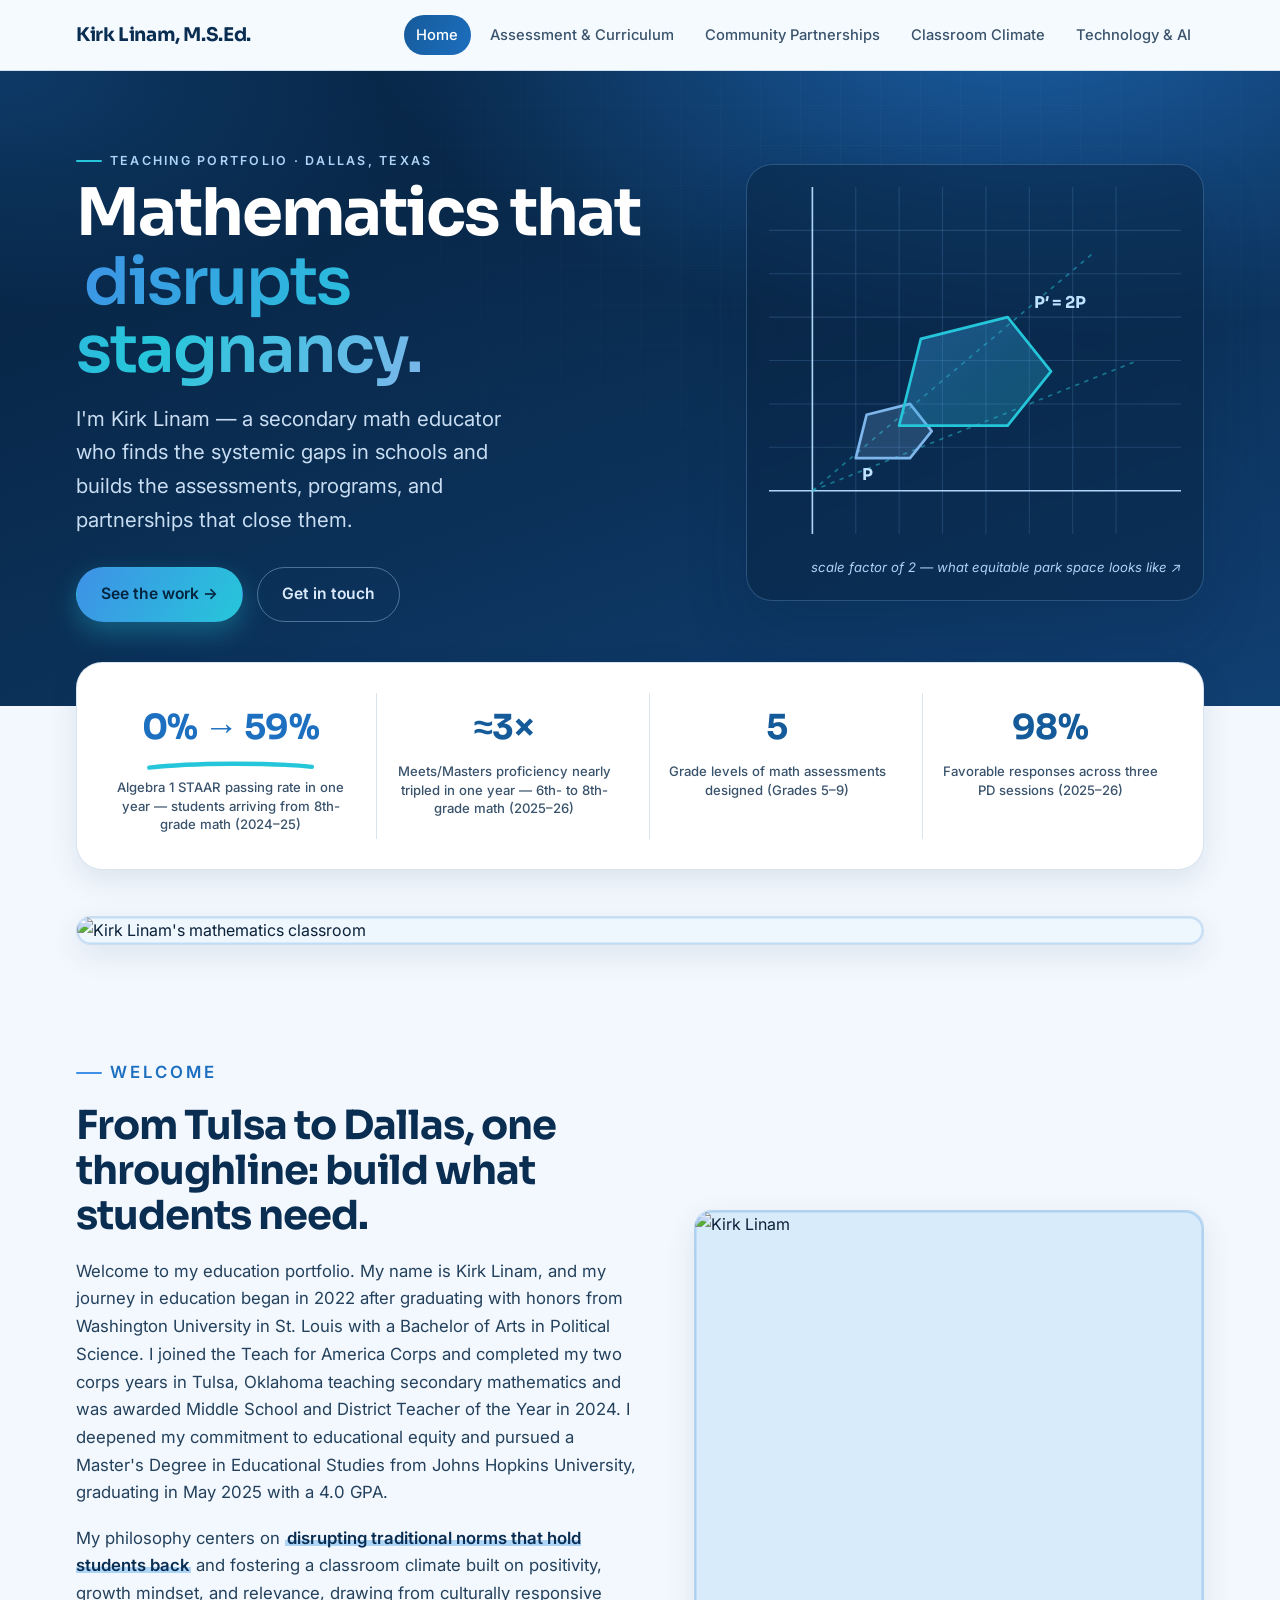
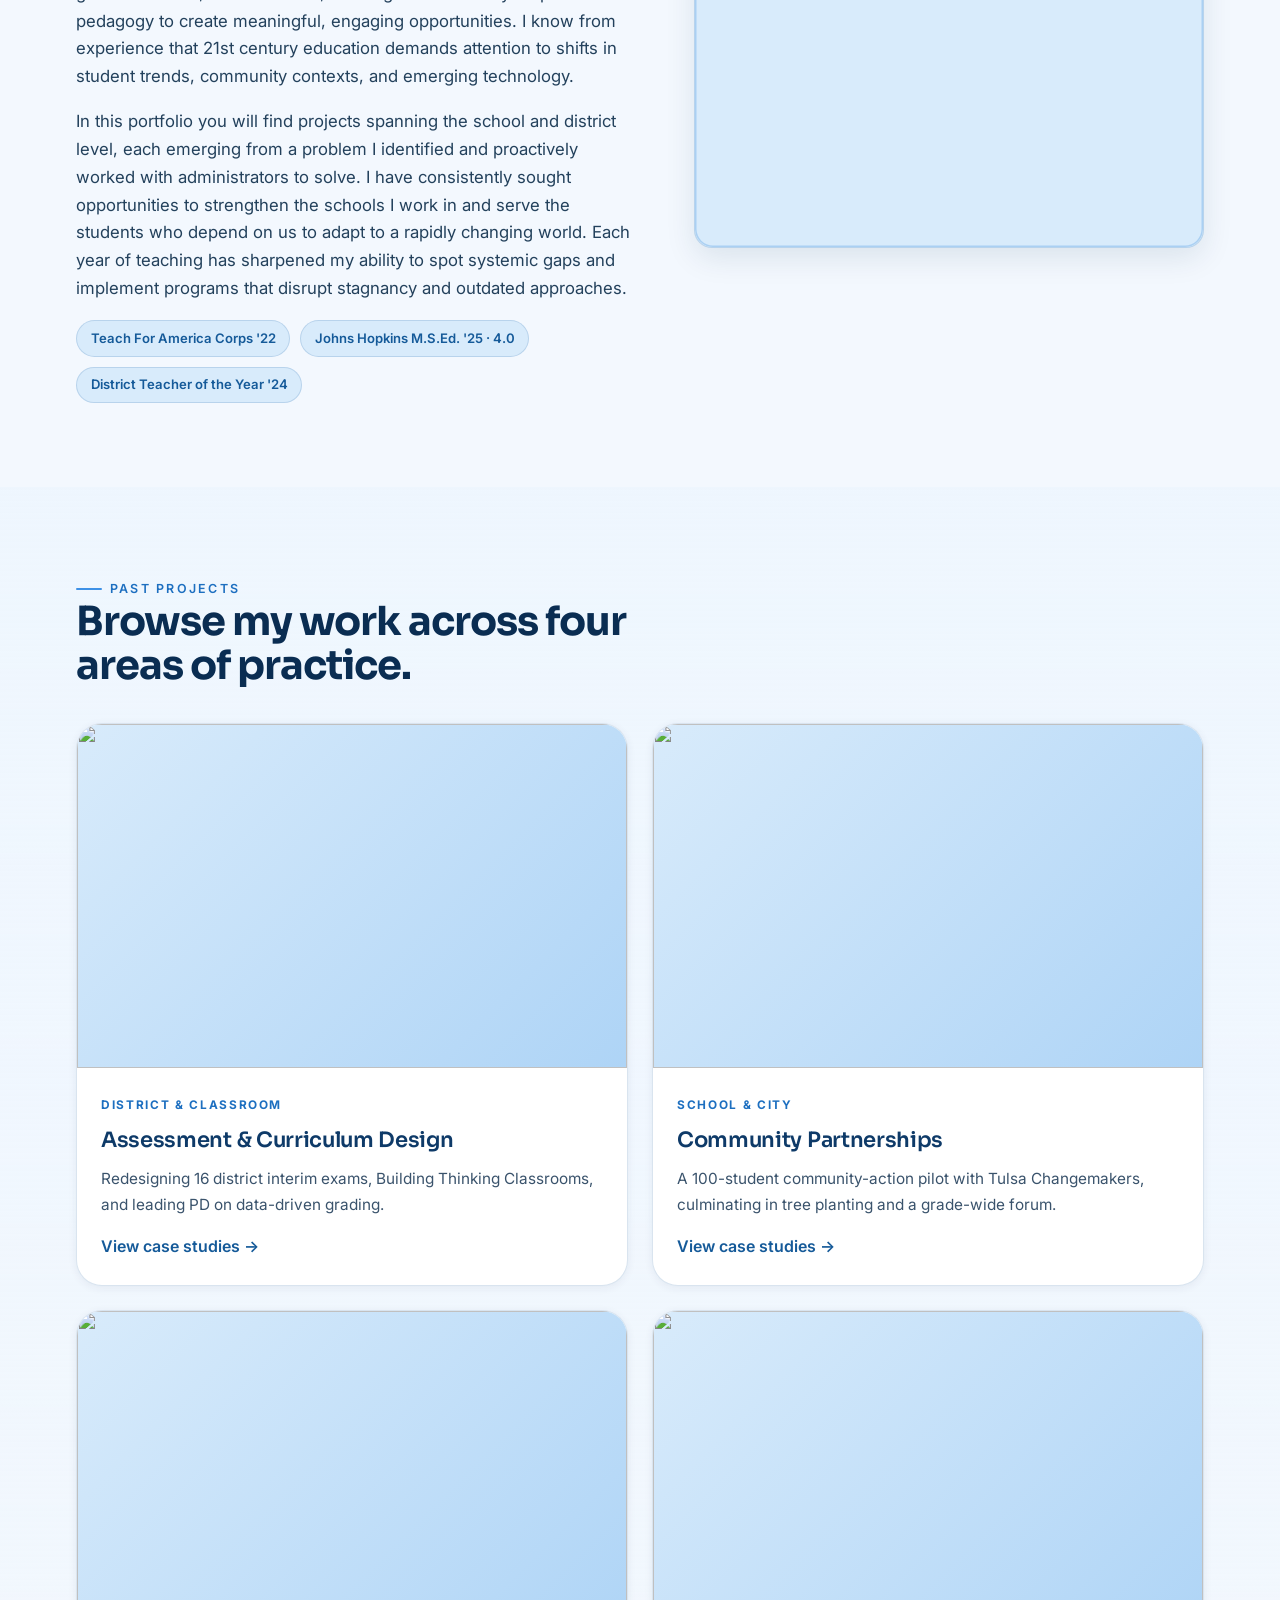
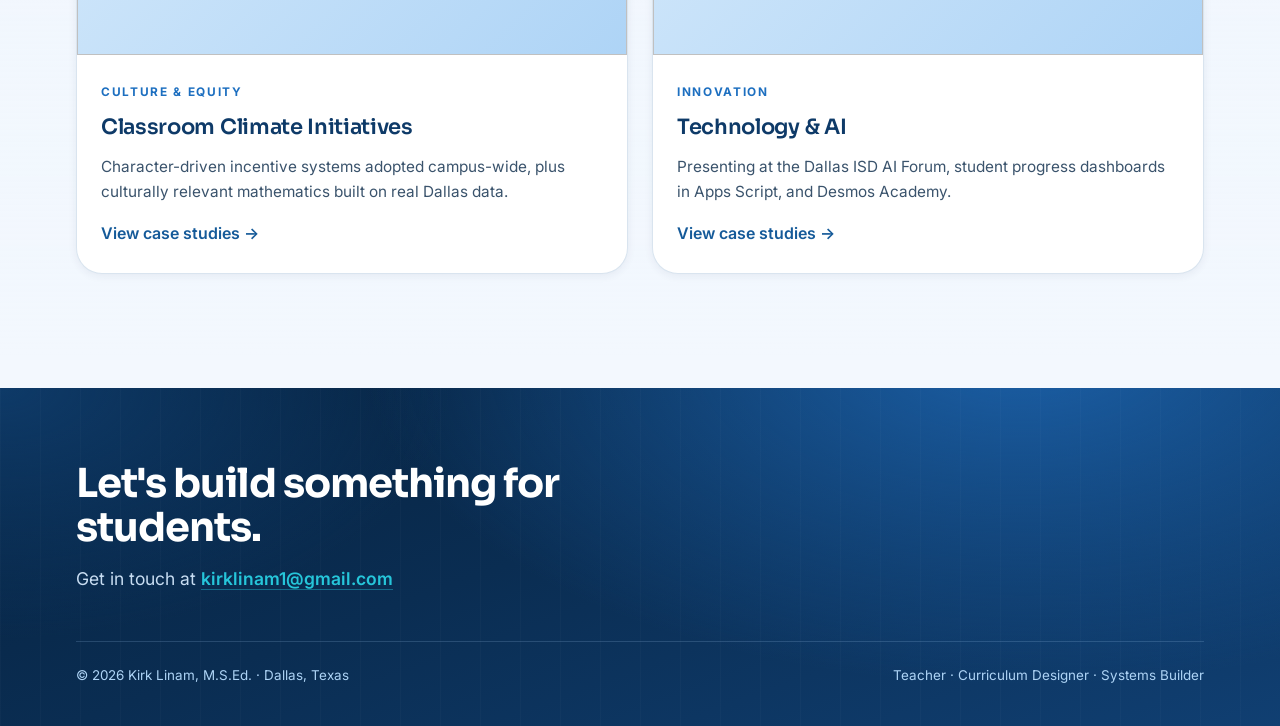
==== index.html @ 3e357e1a "Add files via upload" ====
<!DOCTYPE html>
<html lang="en">
<head>
<meta charset="UTF-8">
<meta name="viewport" content="width=device-width, initial-scale=1">
<title>Kirk Linam, M.S.Ed. — Teaching Portfolio</title>
<meta name="description" content="Education portfolio of Kirk Linam, M.S.Ed. — mathematics educator, curriculum designer, and systems builder in Dallas, Texas.">
<link rel="preconnect" href="https://fonts.googleapis.com">
<link rel="preconnect" href="https://fonts.gstatic.com" crossorigin>
<link href="https://fonts.googleapis.com/css2?family=Sora:wght@500;600;700&family=Inter:wght@400;500;600&display=swap" rel="stylesheet">
<link rel="stylesheet" href="styles.css">
<link rel="stylesheet" href="image-adjustments.css">
</head>
<body>
<header class="site-header">
  <div class="wrap">
    <a class="brand" href="index.html">Kirk Linam, M.S.Ed.</a>
    <button class="nav-toggle" aria-label="Menu"><span></span><span></span><span></span></button>
    <nav class="site-nav" aria-label="Main">
      <a href="index.html" aria-current="page">Home</a>
      <a href="assessment-and-curriculum.html">Assessment &amp; Curriculum</a>
      <a href="community-partnerships.html">Community Partnerships</a>
      <a href="classroom-climate.html">Classroom Climate</a>
      <a href="technology-and-ai.html">Technology &amp; AI</a>
    </nav>
  </div>
</header>
<main>
<!-- HERO -->
<section class="hero">
  <div class="wrap hero-grid">
    <div>
      <p class="eyebrow">Teaching Portfolio · Dallas, Texas</p>
      <h1>Mathematics that <span class="hl">disrupts stagnancy.</span></h1>
      <p class="lede">I'm Kirk Linam — a secondary math educator who finds the systemic gaps in schools and builds the assessments, programs, and partnerships that close them.</p>
      <div class="cta-row">
        <a class="btn btn-primary" href="#work">See the work →</a>
        <a class="btn btn-ghost" href="mailto:kirklinam1@gmail.com">Get in touch</a>
      </div>
    </div>
    <figure class="hero-figure" aria-label="A coordinate plane showing a park boundary dilated by a scale factor of 2, from the Mapping Justice in Dallas project">
      <svg viewBox="0 0 380 330" role="img" aria-hidden="true">
        <defs>
          <linearGradient id="shapeBig" x1="0" y1="0" x2="1" y2="1">
            <stop offset="0" stop-color="#3e91e6" stop-opacity=".4"/>
            <stop offset="1" stop-color="#26c6da" stop-opacity=".25"/>
          </linearGradient>
        </defs>
        <g stroke="rgba(127,182,236,0.18)" stroke-width="1">
          <line x1="0" y1="40" x2="380" y2="40"/><line x1="0" y1="80" x2="380" y2="80"/>
          <line x1="0" y1="120" x2="380" y2="120"/><line x1="0" y1="160" x2="380" y2="160"/>
          <line x1="0" y1="200" x2="380" y2="200"/><line x1="0" y1="240" x2="380" y2="240"/>
          <line x1="0" y1="280" x2="380" y2="280"/>
          <line x1="40" y1="0" x2="40" y2="320"/><line x1="80" y1="0" x2="80" y2="320"/>
          <line x1="120" y1="0" x2="120" y2="320"/><line x1="160" y1="0" x2="160" y2="320"/>
          <line x1="200" y1="0" x2="200" y2="320"/><line x1="240" y1="0" x2="240" y2="320"/>
          <line x1="280" y1="0" x2="280" y2="320"/><line x1="320" y1="0" x2="320" y2="320"/>
        </g>
        <line x1="40" y1="0" x2="40" y2="320" stroke="#aed4f6" stroke-width="1.5"/>
        <line x1="0" y1="280" x2="380" y2="280" stroke="#aed4f6" stroke-width="1.5"/>
        <line class="dilate-ray" x1="40" y1="280" x2="300" y2="60" stroke="rgba(38,198,218,.5)" stroke-width="1.5" stroke-dasharray="4 5"/>
        <line class="dilate-ray" x1="40" y1="280" x2="340" y2="160" stroke="rgba(38,198,218,.5)" stroke-width="1.5" stroke-dasharray="4 5"/>
        <polygon class="dilate-shape" points="80,250 130,250 150,225 130,200 90,210" fill="rgba(127,182,236,.22)" stroke="#7fb6ec" stroke-width="2.5" stroke-linejoin="round"/>
        <polygon class="dilate-shape big" points="120,220 220,220 260,170 220,120 140,140" fill="url(#shapeBig)" stroke="#26c6da" stroke-width="2.5" stroke-linejoin="round"/>
        <text class="hero-svg-label" x="86" y="270">P</text>
        <text class="hero-svg-label" x="244" y="112">P&#8242; = 2P</text>
      </svg>
      <figcaption class="hero-note">scale factor of 2 — what equitable park space looks like ↗</figcaption>
    </figure>
  </div>
</section>

<!-- STATS -->
<section class="wrap stats" aria-label="Selected results">
  <div class="stats-grid">
    <div class="stat spark">
      <span class="num">0% → 59%</span>
      <svg class="underline-anno" viewBox="0 0 220 14" preserveAspectRatio="none" aria-hidden="true"><path d="M4 9 C60 3, 160 3, 216 8"/></svg>
      <div class="label">Algebra 1 STAAR passing rate in one year — students arriving from 8th-grade math (2024–25)</div>
    </div>
    <div class="stat">
      <span class="num">≈3×</span>
      <div class="label">Meets/Masters proficiency nearly tripled in one year — 6th- to 8th-grade math (2025–26)</div>
    </div>
    <div class="stat">
      <span class="num">5</span>
      <div class="label">Grade levels of math assessments designed (Grades 5–9)</div>
    </div>
    <div class="stat">
      <span class="num">98%</span>
      <div class="label">Favorable responses across three PD sessions (2025–26)</div>
    </div>
  </div>
</section>

<!-- WELCOME BANNER -->
<section class="wrap" style="margin-top:46px">
  <figure class="shot reveal"><div class="shotframe zoomable"><img class="zoomable" src="images/img01.jpg" alt="Kirk Linam's mathematics classroom" loading="lazy"></div></figure>
</section>

<!-- ABOUT -->
<section class="section" id="about">
  <div class="wrap split">
    <div class="prose reveal">
      <p class="eyebrow">Welcome</p>
      <h2>From Tulsa to Dallas, one throughline: build what students need.</h2>
      <p style="margin-top:1.2rem">Welcome to my education portfolio. My name is Kirk Linam, and my journey in education began in 2022 after graduating with honors from Washington University in St. Louis with a Bachelor of Arts in Political Science. I joined the Teach for America Corps and completed my two corps years in Tulsa, Oklahoma teaching secondary mathematics and was awarded Middle School and District Teacher of the Year in 2024. I deepened my commitment to educational equity and pursued a Master's Degree in Educational Studies from Johns Hopkins University, graduating in May 2025 with a 4.0 GPA.</p>
      <p>My philosophy centers on <span class="hl">disrupting traditional norms that hold students back</span> and fostering a classroom climate built on positivity, growth mindset, and relevance, drawing from culturally responsive pedagogy to create meaningful, engaging opportunities. I know from experience that 21st century education demands attention to shifts in student trends, community contexts, and emerging technology.</p>
      <p>In this portfolio you will find projects spanning the school and district level, each emerging from a problem I identified and proactively worked with administrators to solve. I have consistently sought opportunities to strengthen the schools I work in and serve the students who depend on us to adapt to a rapidly changing world. Each year of teaching has sharpened my ability to spot systemic gaps and implement programs that disrupt stagnancy and outdated approaches.</p>
      <div class="pillrow">
        <span class="pill">Teach For America Corps '22</span>
        <span class="pill">Johns Hopkins M.S.Ed. '25 · 4.0</span>
        <span class="pill">District Teacher of the Year '24</span>
      </div>
    </div>
    <div class="media reveal d1">
      <figure class="frame">
        <img src="images/img02.jpg" alt="Kirk Linam" loading="lazy">
      </figure>
    </div>
  </div>
</section>

<!-- WORK -->
<section class="section tint" id="work">
  <div class="wrap">
    <div class="section-head reveal">
      <p class="eyebrow">Past Projects</p>
      <h2>Browse my work across four areas of practice.</h2>    </div>
    <div class="cards">
      <a class="card reveal" href="assessment-and-curriculum.html">
        <div class="thumb"><img src="images/img03.jpg" alt="" loading="lazy"></div>
        <div class="body">
          <span class="kicker">District &amp; Classroom</span>
          <h3>Assessment &amp; Curriculum Design</h3>
          <p>Redesigning 16 district interim exams, Building Thinking Classrooms, and leading PD on data-driven grading.</p>
          <span class="go">View case studies →</span>
        </div>
      </a>
      <a class="card reveal d1" href="community-partnerships.html">
        <div class="thumb"><img src="images/img04.jpg" alt="" loading="lazy"></div>
        <div class="body">
          <span class="kicker">School &amp; City</span>
          <h3>Community Partnerships</h3>
          <p>A 100-student community-action pilot with Tulsa Changemakers, culminating in tree planting and a grade-wide forum.</p>
          <span class="go">View case studies →</span>
        </div>
      </a>
      <a class="card reveal" href="classroom-climate.html">
        <div class="thumb"><img src="images/img05.jpg" alt="" loading="lazy"></div>
        <div class="body">
          <span class="kicker">Culture &amp; Equity</span>
          <h3>Classroom Climate Initiatives</h3>
          <p>Character-driven incentive systems adopted campus-wide, plus culturally relevant mathematics built on real Dallas data.</p>
          <span class="go">View case studies →</span>
        </div>
      </a>
      <a class="card reveal d1" href="technology-and-ai.html">
        <div class="thumb"><img src="images/img45.jpg" alt="" loading="lazy"></div>
        <div class="body">
          <span class="kicker">Innovation</span>
          <h3>Technology &amp; AI</h3>
          <p>Presenting at the Dallas ISD AI Forum, student progress dashboards in Apps Script, and Desmos Academy.</p>
          <span class="go">View case studies →</span>
        </div>
      </a>
    </div>
  </div>
</section>
</main>
<footer class="site-footer">
  <div class="wrap">
    <h2>Let's build something for students.</h2>
    <p class="foot-cta">Get in touch at <a class="mail" href="mailto:kirklinam1@gmail.com">kirklinam1@gmail.com</a></p>
    <div class="foot-meta">
      <span>© 2026 Kirk Linam, M.S.Ed. · Dallas, Texas</span>
      <span>Teacher · Curriculum Designer · Systems Builder</span>
    </div>
  </div>
</footer>
<script src="main.js"></script>
</body>
</html>
---- styles.css ----
/* =========================================================
   Kirk Linam, M.S.Ed. — Teaching Portfolio
   "Blueprint" design system · light-blue + dark-blue tones
   ========================================================= */

:root{
  /* ---- Blues ---- */
  --navy-900:#06223f;   /* deepest */
  --navy-800:#0a2d52;
  --navy-700:#0e3a68;
  --blue-600:#155a99;
  --blue-500:#1d6fc0;
  --blue-400:#3e91e6;
  --sky-300:#7fb6ec;
  --sky-200:#aed4f6;
  --sky-100:#d8ebfb;
  --sky-50:#eef6fe;
  --ice:#f6fafe;

  --ink:#0b2239;        /* body text on light */
  --ink-soft:#3a536c;
  --line:rgba(21,90,153,.16);

  --accent:#26c6da;     /* cyan spark for highlights */
  --accent-warm:#ffd166;/* subtle gold for star metrics */

  --bg:#f3f8fe;
  --card:#ffffff;

  --shadow-sm:0 2px 8px rgba(10,45,82,.07);
  --shadow-md:0 10px 30px rgba(10,45,82,.10);
  --shadow-lg:0 28px 60px rgba(8,34,63,.18);

  --radius:18px;
  --radius-lg:26px;

  --maxw:1180px;
  --grad-hero:radial-gradient(1200px 600px at 80% -10%, #1b5fa6 0%, transparent 55%),
              radial-gradient(900px 500px at 0% 0%, #0e3a68 0%, transparent 50%),
              linear-gradient(160deg,#06223f 0%,#0a2d52 45%,#103f72 100%);
  --grad-text:linear-gradient(120deg,#3e91e6,#26c6da 55%,#7fb6ec);
  --font-display:"Sora",-apple-system,BlinkMacSystemFont,"Segoe UI",sans-serif;
  --font-body:"Inter",-apple-system,BlinkMacSystemFont,"Segoe UI",Roboto,sans-serif;
}

/* ---- Reset ---- */
*{box-sizing:border-box;margin:0;padding:0}
html{scroll-behavior:smooth;-webkit-text-size-adjust:100%}
body{
  font-family:var(--font-body);
  color:var(--ink);
  background:var(--bg);
  line-height:1.65;
  -webkit-font-smoothing:antialiased;
  overflow-x:hidden;
}
img{max-width:100%;display:block}
a{color:inherit;text-decoration:none}
.wrap{max-width:var(--maxw);margin:0 auto;padding:0 26px}

/* subtle blueprint grid behind whole page */
body::before{
  content:"";position:fixed;inset:0;z-index:-2;
  background:
    linear-gradient(var(--bg),var(--bg)),
    repeating-linear-gradient(0deg,rgba(21,90,153,.05) 0 1px,transparent 1px 34px),
    repeating-linear-gradient(90deg,rgba(21,90,153,.05) 0 1px,transparent 1px 34px);
  background-blend-mode:normal;
  opacity:.6;
}

/* ============ HEADER ============ */
.site-header{
  position:sticky;top:0;z-index:60;
  backdrop-filter:saturate(160%) blur(14px);
  background:rgba(246,250,254,.78);
  border-bottom:1px solid var(--line);
}
.site-header .wrap{display:flex;align-items:center;justify-content:space-between;height:70px}
.brand{
  font-family:var(--font-display);font-weight:700;font-size:1.18rem;letter-spacing:-.02em;
  color:var(--navy-800);display:flex;align-items:baseline;gap:.4rem;
}
.brand .cred{
  font-size:.72rem;font-weight:600;letter-spacing:.12em;text-transform:uppercase;
  color:#fff;background:linear-gradient(120deg,var(--blue-500),var(--blue-400));
  padding:.18rem .5rem;border-radius:999px;
}
.site-nav{display:flex;gap:.35rem;align-items:center}
.site-nav a{
  font-size:.92rem;font-weight:500;color:var(--ink-soft);
  padding:.5rem .8rem;border-radius:999px;position:relative;transition:.2s;
}
.site-nav a:hover{color:var(--blue-600);background:var(--sky-100)}
.site-nav a[aria-current="page"]{color:#fff;background:linear-gradient(120deg,var(--blue-600),var(--blue-500))}
.nav-toggle{display:none;background:none;border:0;cursor:pointer;padding:.4rem}
.nav-toggle span{display:block;width:24px;height:2px;background:var(--navy-800);margin:5px 0;border-radius:2px;transition:.25s}

/* ============ HERO ============ */
.hero{position:relative;color:#eaf3fc;background:var(--grad-hero);overflow:hidden;isolation:isolate}
.hero::after{ /* faint grid lines inside hero */
  content:"";position:absolute;inset:0;z-index:-1;opacity:.5;
  background:
    repeating-linear-gradient(0deg,rgba(255,255,255,.05) 0 1px,transparent 1px 40px),
    repeating-linear-gradient(90deg,rgba(255,255,255,.05) 0 1px,transparent 1px 40px);
  mask-image:radial-gradient(900px 500px at 70% 20%,#000,transparent 80%);
}
.hero .wrap{padding-top:72px;padding-bottom:84px}
.hero-grid{display:grid;grid-template-columns:1.15fr .85fr;gap:50px;align-items:center}
.eyebrow{
  display:inline-flex;align-items:center;gap:.5rem;
  font-size:.78rem;font-weight:600;letter-spacing:.18em;text-transform:uppercase;
  color:var(--sky-200);
}
.eyebrow::before{content:"";width:26px;height:2px;background:var(--accent);border-radius:2px}
.hero h1{
  font-family:var(--font-display);font-weight:700;letter-spacing:-.03em;line-height:1.04;
  font-size:clamp(2.5rem,5.4vw,4.1rem);margin:.5rem 0 1.1rem;color:#fff;
}
.hero h1 .hl{background:var(--grad-text);-webkit-background-clip:text;background-clip:text;color:transparent}
.hero .lede{font-size:clamp(1.05rem,1.6vw,1.28rem);color:#c8ddf2;max-width:36ch}
.cta-row{display:flex;gap:14px;margin-top:30px;flex-wrap:wrap}
.btn{
  font-weight:600;font-size:.98rem;padding:.85rem 1.5rem;border-radius:999px;
  display:inline-flex;align-items:center;gap:.5rem;transition:.22s;border:1.5px solid transparent;cursor:pointer;
}
.btn-primary{background:linear-gradient(120deg,var(--blue-400),var(--accent));color:#04243f;box-shadow:0 10px 26px rgba(38,198,218,.32)}
.btn-primary:hover{transform:translateY(-2px);box-shadow:0 16px 34px rgba(38,198,218,.42)}
.btn-ghost{border-color:rgba(174,212,246,.4);color:#dcebfb;color:#dbeafa}
.btn-ghost:hover{background:rgba(174,212,246,.12);border-color:var(--sky-200)}

/* hero coordinate figure */
.hero-figure{
  position:relative;background:rgba(8,34,63,.45);border:1px solid rgba(127,182,236,.28);
  border-radius:var(--radius-lg);padding:22px;box-shadow:var(--shadow-lg);
  backdrop-filter:blur(6px);
}
.hero-figure svg{width:100%;height:auto;display:block}
.hero-note{
  margin-top:12px;font-size:.82rem;color:var(--sky-200);font-style:italic;text-align:right;
}
.hero-svg-label{font-family:var(--font-display);font-size:15px;font-weight:700;fill:#bfe3ff}

.dilate-shape{animation:floaty 7s ease-in-out infinite}
.dilate-shape.big{animation-delay:-3.5s}
@keyframes floaty{0%,100%{transform:translateY(0)}50%{transform:translateY(-5px)}}

/* ============ STATS ============ */
.stats{margin-top:-44px;position:relative;z-index:5}
.stats-grid{
  display:grid;grid-template-columns:repeat(4,1fr);gap:18px;
  background:var(--card);border:1px solid var(--line);border-radius:var(--radius-lg);
  padding:30px 26px;box-shadow:var(--shadow-md);
}
.stat{position:relative;text-align:center;padding:6px 10px}
.stat + .stat{border-left:1px solid var(--line)}
.stat .num{
  font-family:var(--font-display);font-weight:700;letter-spacing:-.02em;
  font-size:clamp(1.7rem,2.7vw,2.4rem);display:inline-block;position:relative;
  color:var(--blue-600);
}
.stat .label{margin-top:.4rem;font-size:.82rem;color:var(--ink-soft);font-weight:500;line-height:1.4}
.stat.spark .num{color:var(--blue-500)}
.underline-anno{display:block;width:72%;height:12px;margin:4px auto 0;
  fill:none;stroke:var(--accent);stroke-width:5;stroke-linecap:round;
  stroke-dasharray:240;stroke-dashoffset:240;}
.in-view .underline-anno{animation:draw 1s .35s ease forwards}
@keyframes draw{to{stroke-dashoffset:0}}

/* ============ SECTIONS ============ */
.section{padding:84px 0}
.section.tint{background:linear-gradient(180deg,var(--sky-50),transparent)}
.section-head{max-width:62ch;margin-bottom:14px}
h2{
  font-family:var(--font-display);font-weight:700;letter-spacing:-.025em;
  font-size:clamp(1.7rem,3.2vw,2.5rem);line-height:1.12;color:var(--navy-800);
}
h3{font-family:var(--font-display);font-weight:600;letter-spacing:-.015em;font-size:1.32rem;color:var(--navy-700)}
.prose p{margin-bottom:1.1rem;font-size:1.05rem;color:#23415c}
.prose p:last-child{margin-bottom:0}
.hl{
  background:linear-gradient(transparent 58%,var(--sky-200) 58% 92%,transparent 92%);
  padding:0 .12em;font-weight:600;color:var(--navy-800);
}
.lead-in{font-size:1.18rem;color:var(--blue-600);font-weight:500}

.split{display:grid;grid-template-columns:1.05fr .95fr;gap:54px;align-items:center}
.split.rev{grid-template-columns:.95fr 1.05fr}
.split.rev .media{order:-1}

/* eyebrow on light */
.section .eyebrow{color:var(--blue-500)}
.section .eyebrow::before{background:var(--blue-400)}

/* ============ IMAGE FRAMES & GALLERIES ============ */
.frame{
  position:relative;border-radius:var(--radius);overflow:hidden;
  background:var(--sky-100);box-shadow:var(--shadow-md);
  border:1px solid var(--line);
}
.frame::before{ /* gradient ring */
  content:"";position:absolute;inset:0;border-radius:var(--radius);pointer-events:none;
  box-shadow:inset 0 0 0 1.5px rgba(127,182,236,.5);z-index:2;
}
.frame img{width:100%;height:100%;object-fit:cover;transition:transform .6s cubic-bezier(.2,.7,.2,1)}
.frame:hover img{transform:scale(1.05)}

.fig{margin:0}
.fig figcaption,.cap{
  font-size:.86rem;color:var(--ink-soft);margin-top:.6rem;line-height:1.5;
  padding-left:.85rem;border-left:3px solid var(--sky-300);
}

.gallery{display:grid;gap:18px;margin-top:8px}
.gallery.g2{grid-template-columns:repeat(2,1fr)}
.gallery.g3{grid-template-columns:repeat(3,1fr)}
.gallery .frame{cursor:zoom-in;aspect-ratio:4/3}

.media-stack{display:grid;gap:18px}

/* media block within split */
.media .frame{aspect-ratio:4/5}
.media .frame + .frame{margin-top:18px}

/* ============ NATURAL-SHAPE CONTENT IMAGES ============ */
.shot{margin:26px 0}
.shot .shotframe{margin:0 auto} /* full content width for detailed shots */
.imgrow{display:grid;grid-template-columns:repeat(auto-fit,minmax(300px,1fr));gap:18px;align-items:start;margin:22px 0}
.imgrow.one{grid-template-columns:minmax(0,640px);justify-content:center}
.shotframe{position:relative;border-radius:var(--radius);overflow:hidden;background:var(--sky-50);
  box-shadow:var(--shadow-md);border:1px solid var(--line);cursor:zoom-in}
.shotframe::before{content:"";position:absolute;inset:0;border-radius:var(--radius);pointer-events:none;
  box-shadow:inset 0 0 0 1.5px rgba(127,182,236,.4);z-index:2}
.shotframe img{width:100%;height:auto;display:block;transition:transform .5s cubic-bezier(.2,.7,.2,1)}
.shotframe:hover img{transform:scale(1.02)}
@media (max-width:560px){.imgrow{grid-template-columns:1fr}}

/* ============ CARDS (home work grid) ============ */
.cards{display:grid;grid-template-columns:repeat(2,1fr);gap:24px;margin-top:34px}
.card{
  background:var(--card);border:1px solid var(--line);border-radius:var(--radius-lg);
  overflow:hidden;box-shadow:var(--shadow-sm);transition:.3s;display:flex;flex-direction:column;
}
.card:hover{transform:translateY(-6px);box-shadow:var(--shadow-lg);border-color:var(--sky-300)}
.card .thumb{aspect-ratio:16/10;overflow:hidden;background:linear-gradient(135deg,var(--sky-100),var(--sky-200));position:relative}
.card .thumb img{width:100%;height:100%;object-fit:cover;transition:transform .6s}
.card:hover .thumb img{transform:scale(1.06)}
.card .body{padding:22px 24px 26px}
.card .kicker{font-size:.74rem;font-weight:700;letter-spacing:.14em;text-transform:uppercase;color:var(--blue-500)}
.card h3{margin:.4rem 0 .55rem}
.card p{font-size:.96rem;color:var(--ink-soft)}
.card .go{display:inline-flex;align-items:center;gap:.4rem;margin-top:1rem;font-weight:600;color:var(--blue-600);transition:gap .2s}
.card:hover .go{gap:.75rem}

/* ============ TIMELINE / JOURNEY ============ */
.journey{position:relative;margin-top:30px;padding-left:30px}
.journey::before{content:"";position:absolute;left:7px;top:6px;bottom:6px;width:2px;
  background:linear-gradient(var(--blue-400),var(--sky-200))}
.j-item{position:relative;padding:0 0 26px 26px}
.j-item::before{content:"";position:absolute;left:-30px;top:4px;width:16px;height:16px;border-radius:50%;
  background:#fff;border:3px solid var(--blue-500);box-shadow:0 0 0 4px var(--sky-100)}
.j-item .when{font-family:var(--font-display);font-weight:700;color:var(--blue-600);font-size:.92rem}
.j-item .what{color:var(--ink-soft);font-size:.98rem}

/* ============ TESTIMONIAL / QUOTE ============ */
.quote{
  position:relative;background:linear-gradient(135deg,var(--navy-800),var(--navy-700));
  color:#eaf3fc;border-radius:var(--radius-lg);padding:40px 44px;box-shadow:var(--shadow-md);
  overflow:hidden;
}
.quote::before{
  content:"\201C";position:absolute;top:-14px;left:22px;font-family:Georgia,serif;
  font-size:9rem;color:rgba(127,182,236,.22);line-height:1;
}
.quote p{font-size:1.22rem;line-height:1.55;font-weight:500;position:relative;z-index:1}
.quote .by{margin-top:1.1rem;font-size:.92rem;color:var(--sky-200);font-weight:600;position:relative;z-index:1}
.quote.cyan{background:linear-gradient(135deg,#0e3a68,#155a99)}
.quotes-grid{display:grid;grid-template-columns:repeat(auto-fit,minmax(300px,1fr));gap:22px}

/* pill row */
.pillrow{display:flex;flex-wrap:wrap;gap:10px;margin-top:18px}
.pill{font-size:.82rem;font-weight:600;color:var(--blue-600);background:var(--sky-100);
  border:1px solid var(--line);padding:.4rem .85rem;border-radius:999px}

/* feature row blocks */
.feature{padding:64px 0;border-top:1px solid var(--line)}
.feature:first-of-type{border-top:0}
.kicker-tag{display:inline-block;font-size:.74rem;font-weight:700;letter-spacing:.14em;
  text-transform:uppercase;color:#fff;background:linear-gradient(120deg,var(--blue-600),var(--blue-400));
  padding:.32rem .8rem;border-radius:999px;margin-bottom:.9rem}

/* ============ COMING SOON (tech page) ============ */
.soon-grid{display:grid;gap:22px;margin-top:34px}
.soon{
  background:var(--card);border:1px solid var(--line);border-radius:var(--radius-lg);
  padding:30px 32px;display:flex;gap:22px;align-items:flex-start;box-shadow:var(--shadow-sm);
  position:relative;overflow:hidden;transition:.25s;
}
.soon:hover{box-shadow:var(--shadow-md);border-color:var(--sky-300)}
.soon .ico{flex:none;width:56px;height:56px;border-radius:16px;display:grid;place-items:center;
  background:linear-gradient(135deg,var(--sky-100),var(--sky-200));color:var(--blue-600)}
.soon h3{margin-bottom:.35rem}
.soon p{color:var(--ink-soft);font-size:.98rem}
.soon .badge{position:absolute;top:18px;right:20px;font-size:.68rem;font-weight:700;
  letter-spacing:.1em;text-transform:uppercase;color:var(--blue-500);
  background:var(--sky-50);border:1px dashed var(--sky-300);padding:.25rem .6rem;border-radius:999px}

/* ============ FOOTER ============ */
.site-footer{background:var(--grad-hero);color:#eaf3fc;padding:74px 0 40px;margin-top:30px;position:relative;isolation:isolate}
.site-footer::after{content:"";position:absolute;inset:0;z-index:-1;opacity:.4;
  background:repeating-linear-gradient(90deg,rgba(255,255,255,.05) 0 1px,transparent 1px 40px)}
.site-footer h2{color:#fff;max-width:18ch}
.site-footer .mail{color:var(--accent);font-weight:600;border-bottom:1px solid rgba(38,198,218,.4)}
.site-footer .mail:hover{color:#7fe9f4}
.foot-cta{font-size:1.1rem;color:#c8ddf2;margin-top:.8rem}
.foot-meta{display:flex;justify-content:space-between;flex-wrap:wrap;gap:10px;
  margin-top:48px;padding-top:22px;border-top:1px solid rgba(174,212,246,.18);
  font-size:.84rem;color:var(--sky-200)}

/* page hero (interior pages) */
.page-hero{background:var(--grad-hero);color:#eaf3fc;padding:64px 0 56px;position:relative;isolation:isolate}
.page-hero::after{content:"";position:absolute;inset:0;z-index:-1;opacity:.45;
  background:repeating-linear-gradient(0deg,rgba(255,255,255,.05) 0 1px,transparent 1px 40px),
            repeating-linear-gradient(90deg,rgba(255,255,255,.05) 0 1px,transparent 1px 40px);
  mask-image:radial-gradient(800px 400px at 75% 10%,#000,transparent 80%);}
.page-hero h1{font-family:var(--font-display);font-weight:700;letter-spacing:-.03em;
  font-size:clamp(2.2rem,4.6vw,3.4rem);color:#fff;margin:.4rem 0 .6rem}
.page-hero p{color:#c8ddf2;max-width:60ch;font-size:1.08rem}
.crumbs{font-size:.82rem;color:var(--sky-200)}
.crumbs a:hover{color:#fff}

/* ============ REVEAL ANIM ============ */
.reveal{opacity:0;transform:translateY(26px);transition:opacity .7s ease,transform .7s cubic-bezier(.2,.7,.2,1)}
.reveal.in-view{opacity:1;transform:none}
.reveal.d1{transition-delay:.08s}.reveal.d2{transition-delay:.16s}.reveal.d3{transition-delay:.24s}
@media (prefers-reduced-motion:reduce){
  .reveal{opacity:1;transform:none;transition:none}
  .dilate-shape{animation:none}
  html{scroll-behavior:auto}
}

/* ============ LIGHTBOX ============ */
.lb{position:fixed;inset:0;z-index:200;background:rgba(6,34,63,.92);
  display:flex;align-items:center;justify-content:center;padding:30px;
  opacity:0;visibility:hidden;transition:.3s;backdrop-filter:blur(4px)}
.lb.open{opacity:1;visibility:visible}
.lb img{max-width:92vw;max-height:88vh;border-radius:14px;box-shadow:0 30px 80px rgba(0,0,0,.5);
  transform:scale(.96);transition:.3s}
.lb.open img{transform:scale(1)}
.lb-close{position:absolute;top:22px;right:26px;width:44px;height:44px;border-radius:50%;
  border:1px solid rgba(174,212,246,.4);background:rgba(255,255,255,.08);color:#fff;
  font-size:1.4rem;cursor:pointer;display:grid;place-items:center;transition:.2s}
.lb-close:hover{background:rgba(255,255,255,.18)}

/* ============ RESPONSIVE ============ */
@media (max-width:920px){
  .hero-grid{grid-template-columns:1fr;gap:36px}
  .hero-figure{max-width:460px}
  .split,.split.rev{grid-template-columns:1fr;gap:30px}
  .split.rev .media{order:0}
  .cards{grid-template-columns:1fr}
  .stats-grid{grid-template-columns:repeat(2,1fr);gap:22px}
  .stat:nth-child(odd){border-left:0}
  .stat:nth-child(3),.stat:nth-child(4){border-top:1px solid var(--line);padding-top:20px}
}
@media (max-width:680px){
  .site-nav{position:fixed;inset:70px 0 auto 0;flex-direction:column;gap:0;
    background:rgba(246,250,254,.98);border-bottom:1px solid var(--line);
    padding:10px 18px 18px;transform:translateY(-130%);transition:.3s;box-shadow:var(--shadow-md)}
  .site-nav.show{transform:none}
  .site-nav a{padding:.8rem .6rem;border-radius:12px}
  .nav-toggle{display:block}
  .gallery.g2,.gallery.g3{grid-template-columns:1fr}
  .quote{padding:30px 26px}
  .section{padding:60px 0}
}
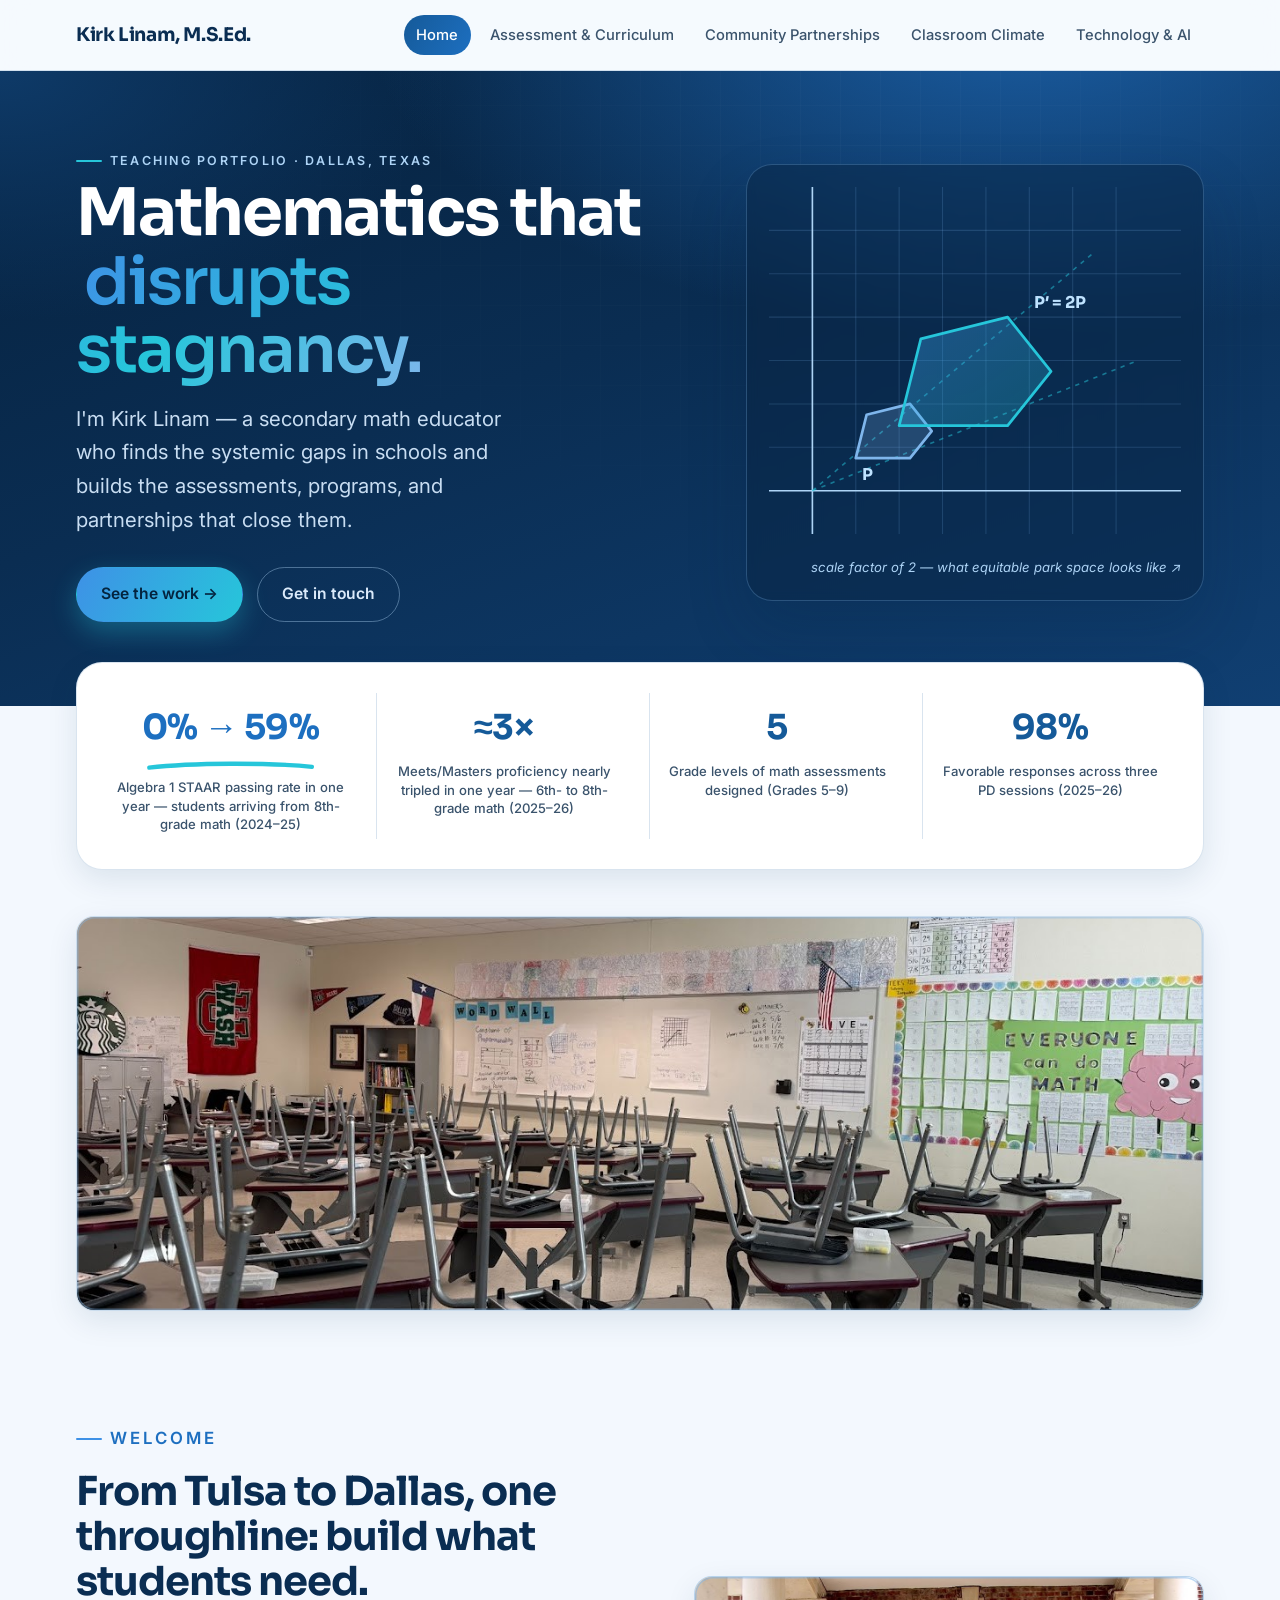
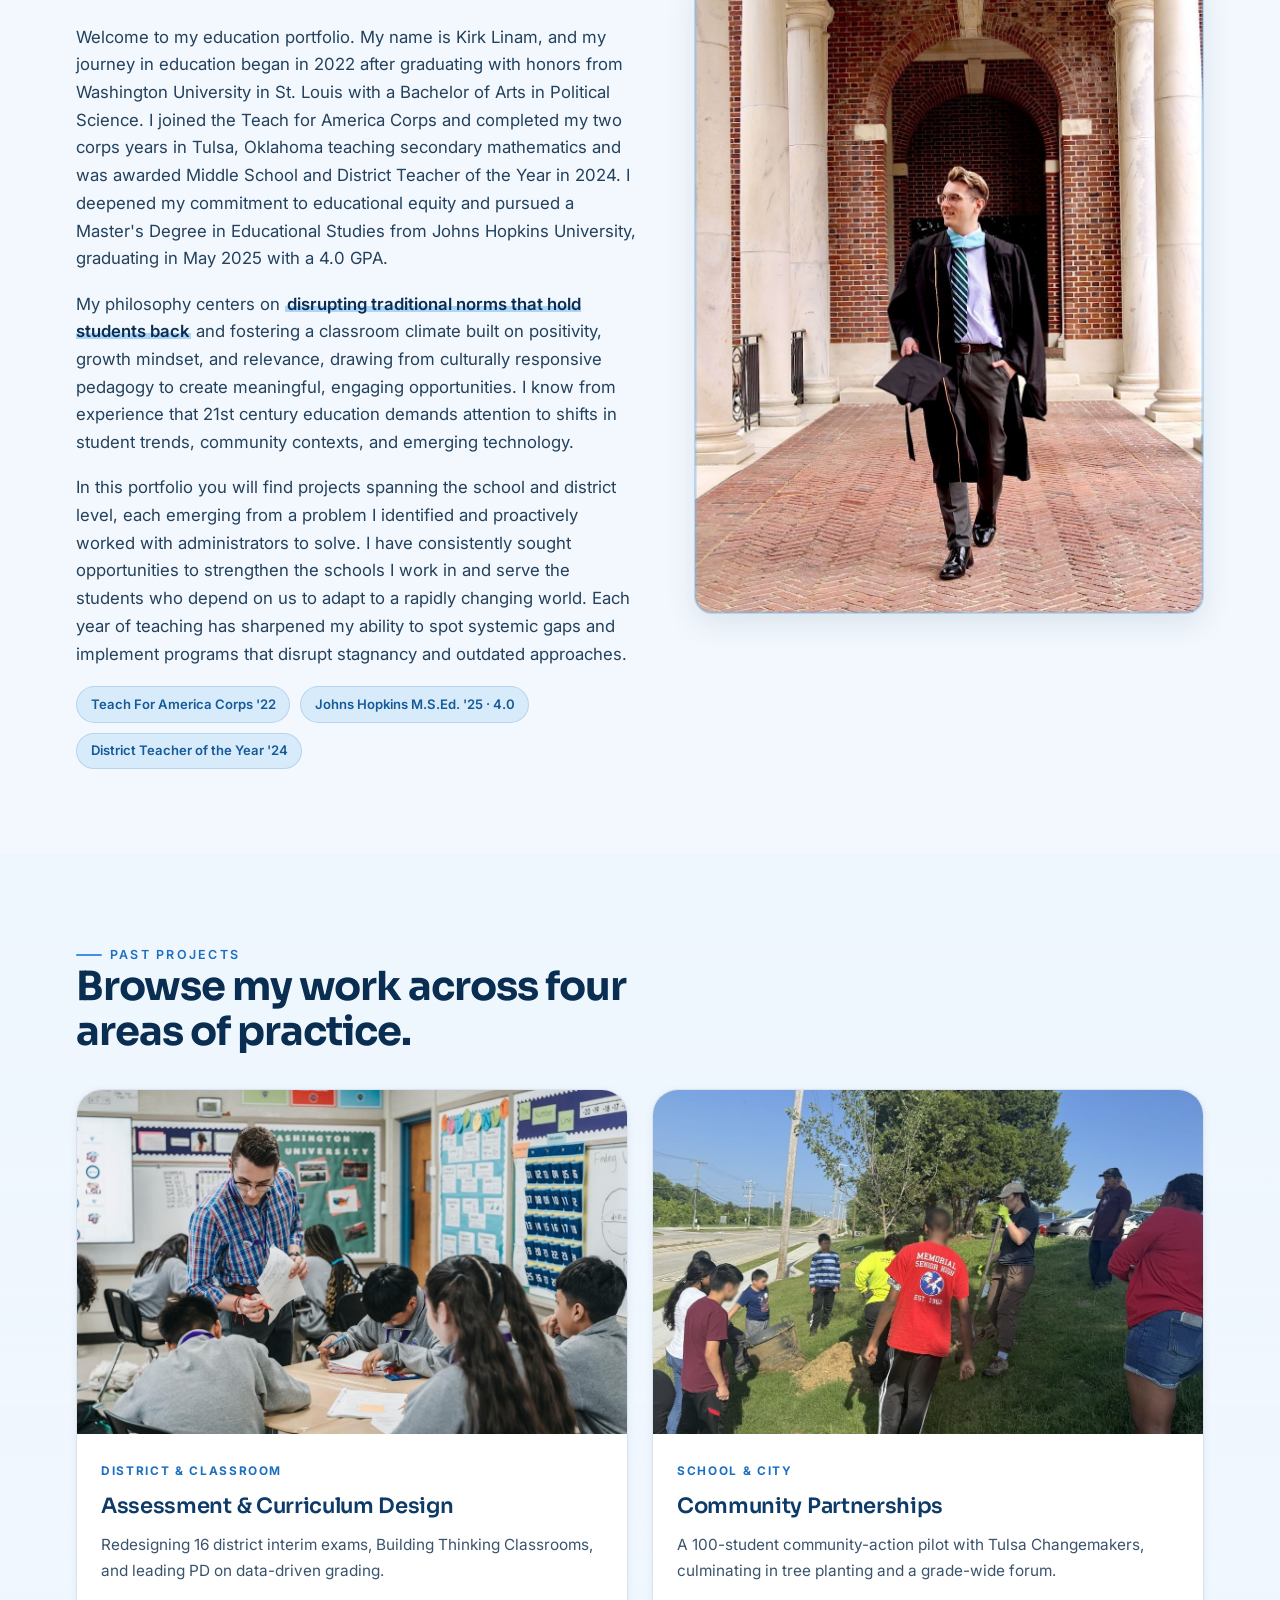
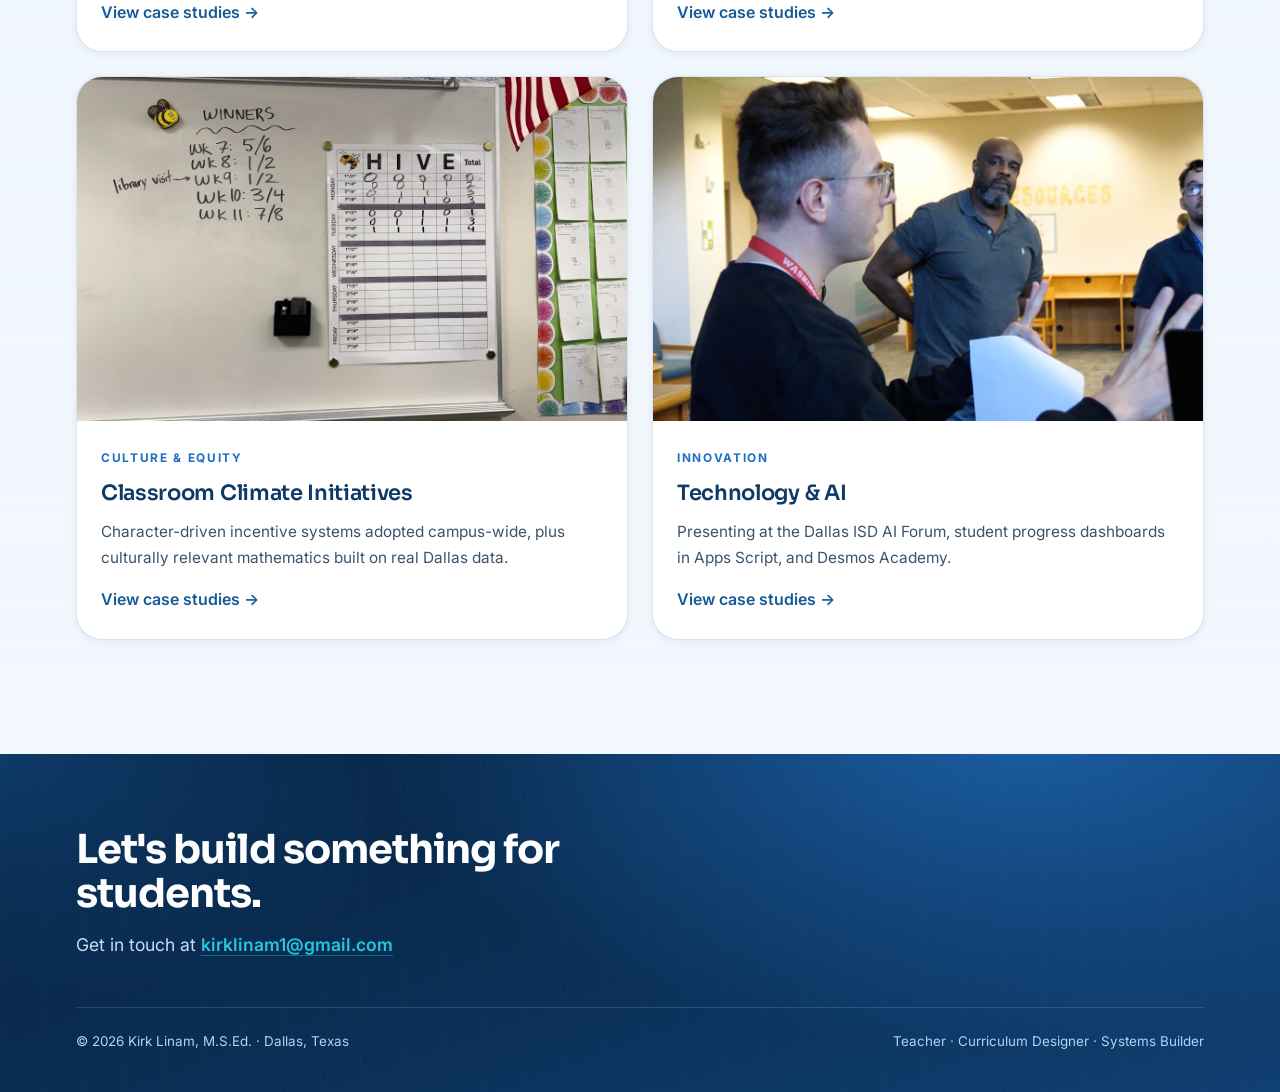
==== commit c7c157b9: "Add files via upload" ====
--- a/index.html
+++ b/index.html
@@ -95,7 +95,7 @@
 
 <!-- WELCOME BANNER -->
 <section class="wrap" style="margin-top:46px">
-  <figure class="shot reveal"><div class="shotframe zoomable"><img class="zoomable" src="images/img01.jpg" alt="Kirk Linam's mathematics classroom" loading="lazy"></div></figure>
+  <figure class="shot reveal"><div class="shotframe zoomable"><img class="zoomable" src="img01.jpg" alt="Kirk Linam's mathematics classroom" loading="lazy"></div></figure>
 </section>
 
 <!-- ABOUT -->
@@ -115,7 +115,7 @@
     </div>
     <div class="media reveal d1">
       <figure class="frame">
-        <img src="images/img02.jpg" alt="Kirk Linam" loading="lazy">
+        <img src="img02.jpg" alt="Kirk Linam" loading="lazy">
       </figure>
     </div>
   </div>
@@ -129,7 +129,7 @@
       <h2>Browse my work across four areas of practice.</h2>    </div>
     <div class="cards">
       <a class="card reveal" href="assessment-and-curriculum.html">
-        <div class="thumb"><img src="images/img03.jpg" alt="" loading="lazy"></div>
+        <div class="thumb"><img src="img03.jpg" alt="" loading="lazy"></div>
         <div class="body">
           <span class="kicker">District &amp; Classroom</span>
           <h3>Assessment &amp; Curriculum Design</h3>
@@ -138,7 +138,7 @@
         </div>
       </a>
       <a class="card reveal d1" href="community-partnerships.html">
-        <div class="thumb"><img src="images/img04.jpg" alt="" loading="lazy"></div>
+        <div class="thumb"><img src="img04.jpg" alt="" loading="lazy"></div>
         <div class="body">
           <span class="kicker">School &amp; City</span>
           <h3>Community Partnerships</h3>
@@ -147,7 +147,7 @@
         </div>
       </a>
       <a class="card reveal" href="classroom-climate.html">
-        <div class="thumb"><img src="images/img05.jpg" alt="" loading="lazy"></div>
+        <div class="thumb"><img src="img05.jpg" alt="" loading="lazy"></div>
         <div class="body">
           <span class="kicker">Culture &amp; Equity</span>
           <h3>Classroom Climate Initiatives</h3>
@@ -156,7 +156,7 @@
         </div>
       </a>
       <a class="card reveal d1" href="technology-and-ai.html">
-        <div class="thumb"><img src="images/img45.jpg" alt="" loading="lazy"></div>
+        <div class="thumb"><img src="img45.jpg" alt="" loading="lazy"></div>
         <div class="body">
           <span class="kicker">Innovation</span>
           <h3>Technology &amp; AI</h3>
